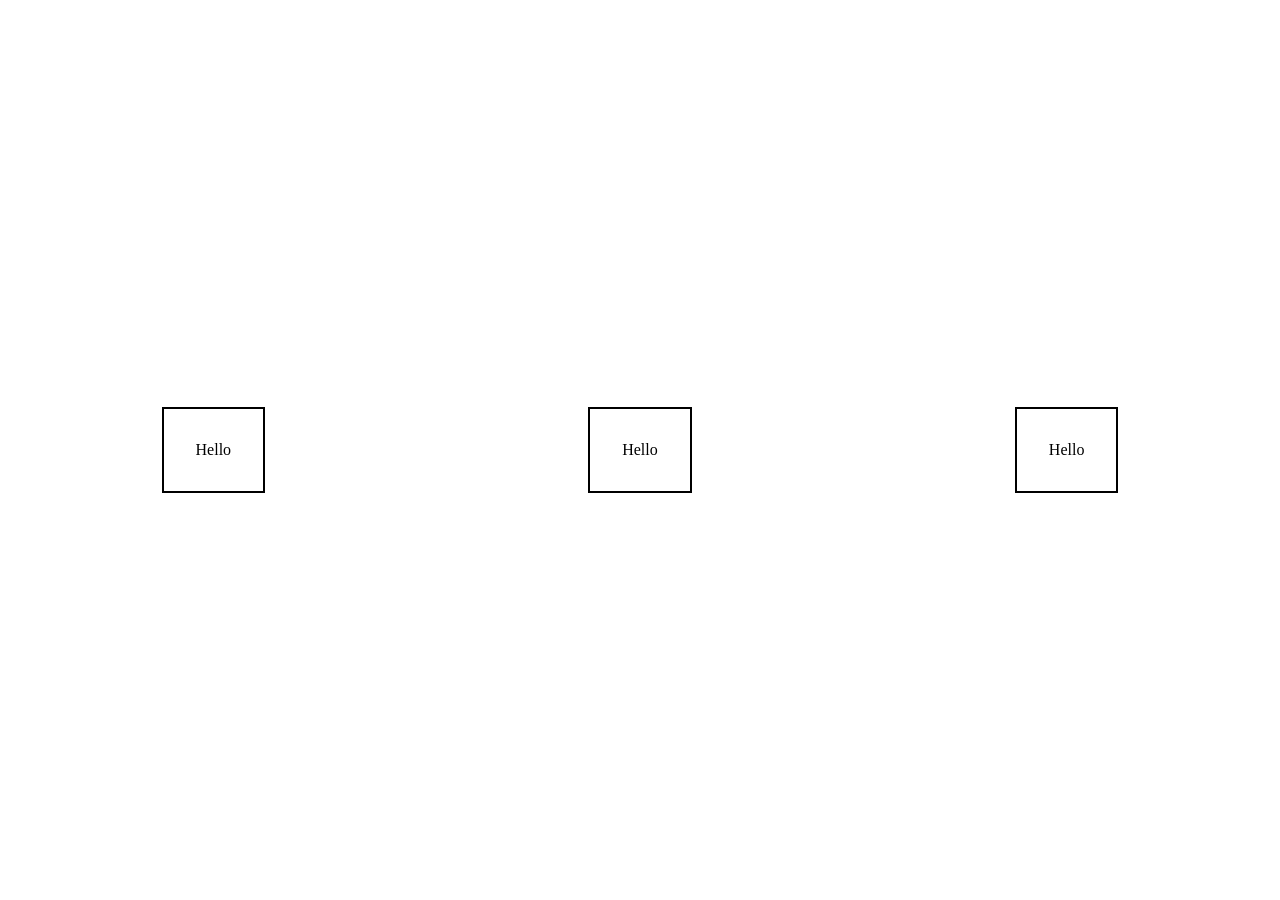
==== public/index.html @ 61b95788 "separated core and psync" ====
<!DOCTYPE html>
<html lang="en">

<head>
    <meta charset="UTF-8">
    <meta name="viewport" content="width=device-width, initial-scale=1.0">
    <title>Event Space</title>
    <style>
        html,
        body {
            height: 100%;
            width: 100%;
            margin: 0;
            padding: 0;
        }

        body {
            display: flex;
            align-items: center;
            justify-content: center;
        }

        .card {
            display: flex;
            align-items: center;
            justify-content: center;
            margin: 0 auto;
            border: 2px solid black;
            padding: 2rem;
        }
    </style>
</head>

<body>
    <div class="card">
        Hello
    </div>
    <div class="card">
        Hello
    </div>
    <div class="card">
        Hello
    </div>
</body>

</html>
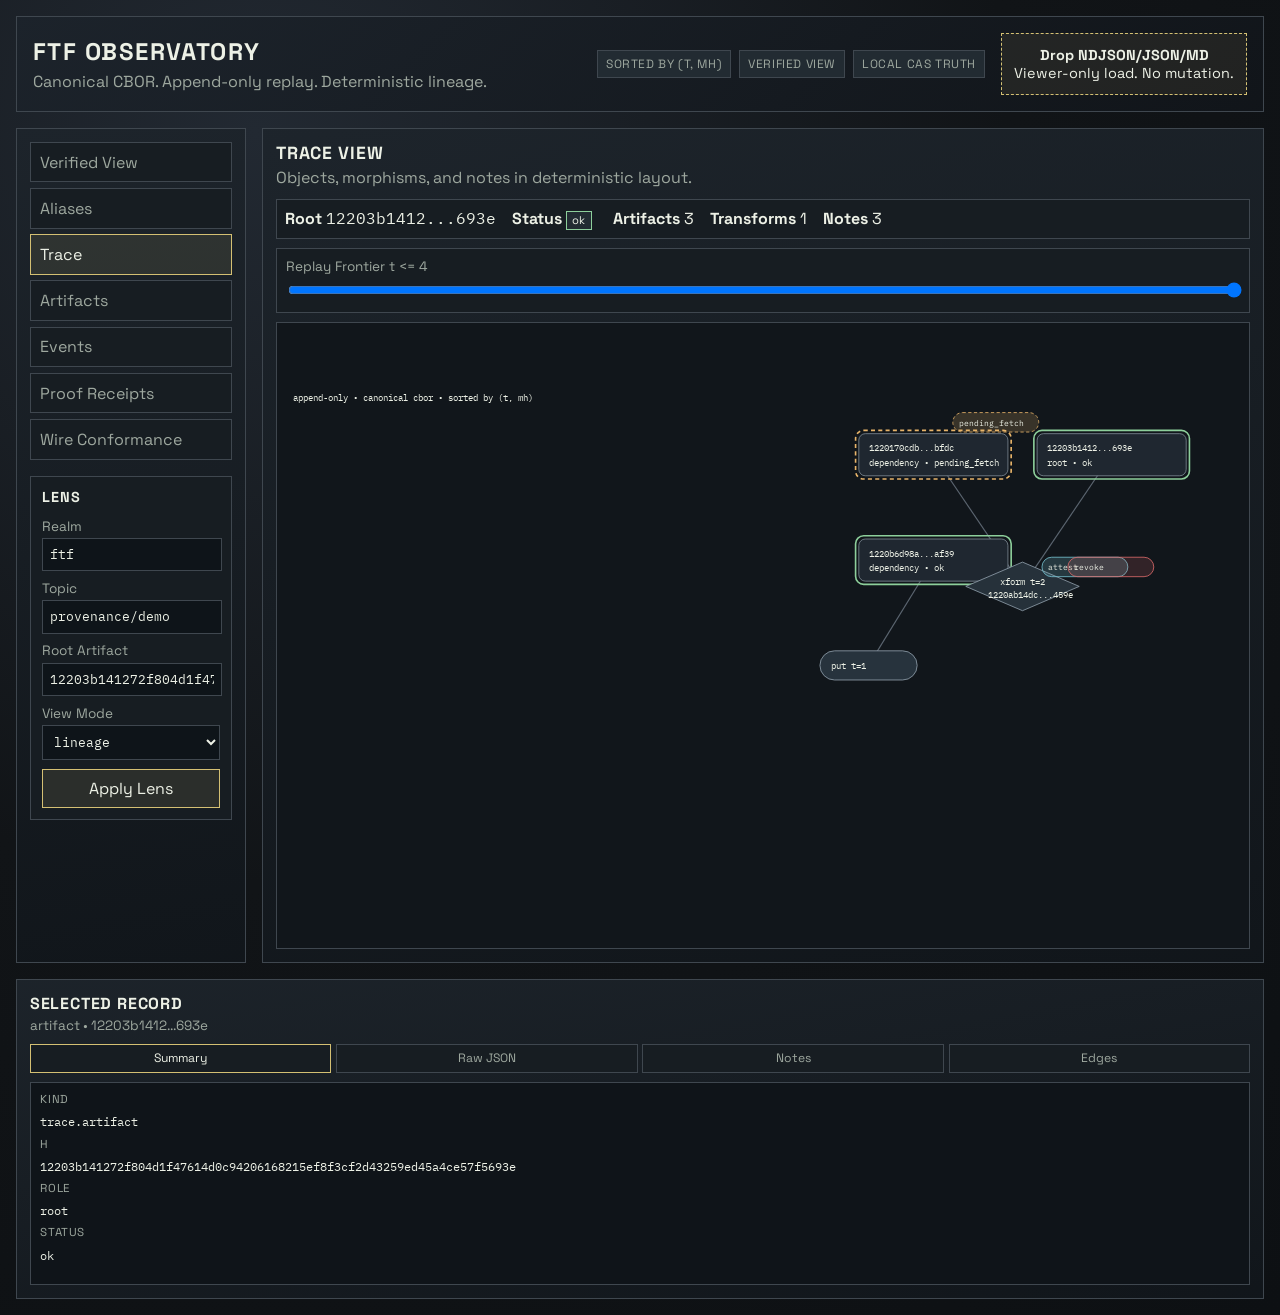
==== commit ccae1edd: "Add proof receipts and default trace for protocol verification - Introduced a new manifest file `obs" ====
--- a/public/index.html
+++ b/public/index.html
@@ -1,46 +1,252 @@
 <!DOCTYPE html>
 <html lang="en">
-
 <head>
-    <meta charset="UTF-8">
-    <meta name="viewport" content="width=device-width, initial-scale=1.0">
-    <title>Event Space</title>
-    <style>
-        html,
-        body {
-            height: 100%;
-            width: 100%;
-            margin: 0;
-            padding: 0;
-        }
-
-        body {
-            display: flex;
-            align-items: center;
-            justify-content: center;
-        }
-
-        .card {
-            display: flex;
-            align-items: center;
-            justify-content: center;
-            margin: 0 auto;
-            border: 2px solid black;
-            padding: 2rem;
-        }
-    </style>
+  <meta charset="UTF-8">
+  <meta name="viewport" content="width=device-width, initial-scale=1.0">
+  <title>FTF Observatory</title>
+  <link rel="preconnect" href="https://fonts.googleapis.com">
+  <link rel="preconnect" href="https://fonts.gstatic.com" crossorigin>
+  <link href="https://fonts.googleapis.com/css2?family=Space+Grotesk:wght@400;500;700&family=IBM+Plex+Mono:wght@400;500&display=swap" rel="stylesheet">
+  <link rel="stylesheet" href="styles.css">
 </head>
-
 <body>
-    <div class="card">
-        Hello
-    </div>
-    <div class="card">
-        Hello
-    </div>
-    <div class="card">
-        Hello
-    </div>
+  <div class="obs-shell">
+    <header class="obs-header">
+      <div class="title-wrap">
+        <h1>FTF Observatory</h1>
+        <p>Canonical CBOR. Append-only replay. Deterministic lineage.</p>
+      </div>
+      <div class="header-meta">
+        <span class="instrument-tag">sorted by (t, mh)</span>
+        <span class="instrument-tag">verified view</span>
+        <span class="instrument-tag">local CAS truth</span>
+      </div>
+      <label class="dropzone" id="dropzone">
+        <input type="file" id="fileInput" multiple accept=".json,.ndjson,.md,text/plain,application/json">
+        <strong>Drop NDJSON/JSON/MD</strong>
+        <span>Viewer-only load. No mutation.</span>
+      </label>
+    </header>
+
+    <main class="obs-main">
+      <aside class="left-rail">
+        <nav id="viewNav" class="view-nav" aria-label="Views">
+          <button class="view-tab is-active" data-view="verified">Verified View</button>
+          <button class="view-tab" data-view="aliases">Aliases</button>
+          <button class="view-tab" data-view="trace">Trace</button>
+          <button class="view-tab" data-view="artifacts">Artifacts</button>
+          <button class="view-tab" data-view="events">Events</button>
+          <button class="view-tab" data-view="proofs">Proof Receipts</button>
+          <button class="view-tab" data-view="wire">Wire Conformance</button>
+        </nav>
+
+        <section class="lens-panel">
+          <h2>Lens</h2>
+          <label>Realm
+            <input type="text" id="realmInput" value="ftf">
+          </label>
+          <label>Topic
+            <input type="text" id="topicInput" value="provenance/demo">
+          </label>
+          <label>Root Artifact
+            <input type="text" id="rootInput">
+          </label>
+          <label>View Mode
+            <select id="viewMode">
+              <option value="lineage">lineage</option>
+              <option value="replay">replay</option>
+              <option value="notes">notes</option>
+            </select>
+          </label>
+          <button id="applyLens" class="quiet-btn">Apply Lens</button>
+        </section>
+      </aside>
+
+      <section class="center-canvas">
+        <section class="view-panel is-active" id="view-verified">
+          <div class="panel-head">
+            <h2>Verified View</h2>
+            <p>Deterministic filtration of messages that satisfy signature/linkage/replay constraints.</p>
+          </div>
+          <div class="replay-strip" id="replayStrip"></div>
+          <details class="rejected-box">
+            <summary>Rejected Messages (<span id="rejectedCount">0</span>)</summary>
+            <div id="rejectedList"></div>
+          </details>
+        </section>
+
+        <section class="view-panel" id="view-aliases">
+          <div class="panel-head">
+            <h2>Alias View</h2>
+            <p>Name layer over canonical objects. Replay-driven, append-only.</p>
+          </div>
+          <div id="aliasChains" class="alias-chains"></div>
+        </section>
+
+        <section class="view-panel" id="view-trace">
+          <div class="panel-head">
+            <h2>Trace View</h2>
+            <p>Objects, morphisms, and notes in deterministic layout.</p>
+          </div>
+          <div class="root-banner" id="rootBanner"></div>
+          <div class="scrubber-wrap">
+            <label for="timelineScrubber">Replay Frontier <span id="scrubberLabel"></span></label>
+            <input type="range" id="timelineScrubber" min="0" max="1" value="1">
+          </div>
+          <div class="svg-wrap">
+            <svg id="traceSvg" viewBox="0 0 1200 620" role="img" aria-label="Lineage graph"></svg>
+          </div>
+        </section>
+
+        <section class="view-panel" id="view-artifacts">
+          <div class="panel-head">
+            <h2>Artifacts</h2>
+            <p>Inventory of objects with CAS materialization truth.</p>
+          </div>
+          <label class="search-row">Search
+            <input type="search" id="artifactSearch" placeholder="hash prefix / status">
+          </label>
+          <div class="table-wrap">
+            <table>
+              <thead>
+                <tr><th>Hash</th><th>Status</th><th>Produced By</th><th>Consumed By</th><th>First Seen t</th></tr>
+              </thead>
+              <tbody id="artifactTable"></tbody>
+            </table>
+          </div>
+        </section>
+
+        <section class="view-panel" id="view-events">
+          <div class="panel-head">
+            <h2>Events</h2>
+            <p>Verified events sorted by (t, mh).</p>
+          </div>
+          <label class="search-row">Search
+            <input type="search" id="eventSearch" placeholder="kind / hash / author">
+          </label>
+          <div class="table-wrap">
+            <table>
+              <thead>
+                <tr><th>t</th><th>Kind</th><th>Event Hash</th><th>Author</th><th>Summary</th></tr>
+              </thead>
+              <tbody id="eventTable"></tbody>
+            </table>
+          </div>
+        </section>
+
+        <section class="view-panel" id="view-proofs">
+          <div class="panel-head">
+            <h2>Proof Receipts</h2>
+            <p>Constitutional evidence stack for wire and semantics.</p>
+          </div>
+          <div class="proof-layout">
+            <div id="proofCards" class="proof-cards"></div>
+            <article id="proofDoc" class="proof-doc">
+              <h3>Select a receipt</h3>
+              <pre></pre>
+            </article>
+          </div>
+        </section>
+
+        <section class="view-panel" id="view-wire">
+          <div class="panel-head">
+            <h2>Wire Conformance</h2>
+            <p>Haskell ↔ Rust wire check receipt.</p>
+          </div>
+          <article id="wireDoc" class="wire-doc"></article>
+        </section>
+      </section>
+
+      <aside class="right-inspector">
+        <div class="inspector-head">
+          <h2>Selected Record</h2>
+          <p id="selectionLabel">None selected</p>
+        </div>
+        <div class="inspector-tabs">
+          <button class="ins-tab is-active" data-pane="summary">Summary</button>
+          <button class="ins-tab" data-pane="raw">Raw JSON</button>
+          <button class="ins-tab" data-pane="notes">Notes</button>
+          <button class="ins-tab" data-pane="edges">Edges</button>
+        </div>
+        <section class="ins-pane is-active" id="ins-summary"></section>
+        <section class="ins-pane" id="ins-raw"><pre></pre></section>
+        <section class="ins-pane" id="ins-notes"></section>
+        <section class="ins-pane" id="ins-edges"></section>
+      </aside>
+    </main>
+  </div>
+
+  <script id="sample-trace" type="application/json">
+  {
+    "header": {"kind": "trace.header", "root": "12203b141272f804d1f47614d0c94206168215ef8f3cf2d43259ed45a4ce57f5693e", "version": 1},
+    "artifacts": [
+      {"kind":"trace.artifact","h":"12203b141272f804d1f47614d0c94206168215ef8f3cf2d43259ed45a4ce57f5693e","role":"root","status":"ok"},
+      {"kind":"trace.artifact","h":"1220b6d98a430f1af52dc21a12e90db407c13f91ad74b1637b8dafbbc53c5a84af39","role":"dependency","status":"ok"},
+      {"kind":"trace.artifact","h":"1220170cdb96825c9894f1a5d71c6d3bcfbeb9ab1b5191b2b017d113e7c386e2bfdc","role":"dependency","status":"pending_fetch"}
+    ],
+    "events": [
+      {"kind":"trace.event","etype":"put","mh":"122098f64bd5fcb4eb073ee5581329e0444c372ae678b57190091b4e19720f01df13","t":1,"author":"1eefa6ca348764473450f89ac8f2c06ff38d88617820493acf68ef7a0b0acb0f","artifact":"1220b6d98a430f1af52dc21a12e90db407c13f91ad74b1637b8dafbbc53c5a84af39"},
+      {"kind":"trace.event","etype":"xform","mh":"1220ab14dceaa1ab54e67728f6ac2201a223d38a50e790a74eaf8883136c68ee459e","t":2,"author":"1eefa6ca348764473450f89ac8f2c06ff38d88617820493acf68ef7a0b0acb0f","inputs":["1220b6d98a430f1af52dc21a12e90db407c13f91ad74b1637b8dafbbc53c5a84af39","1220170cdb96825c9894f1a5d71c6d3bcfbeb9ab1b5191b2b017d113e7c386e2bfdc"],"outputs":["12203b141272f804d1f47614d0c94206168215ef8f3cf2d43259ed45a4ce57f5693e"],"tool":"1220dddddddddddddddddddddddddddddddddddddddddddddddddddddddddddddddd"}
+    ],
+    "notes": [
+      {"kind":"trace.note","note_type":"attest","about":"event:1220ab14dceaa1ab54e67728f6ac2201a223d38a50e790a74eaf8883136c68ee459e","mh":"12205fd9bb3085813bbfc51c5a2d7b2880f9d87ba1801a514f9eb6057384e7ec5f71","t":3,"claim":"reproduced","author":"1eefa6ca348764473450f89ac8f2c06ff38d88617820493acf68ef7a0b0acb0f"},
+      {"kind":"trace.note","note_type":"revoke","about":"event:1220ab14dceaa1ab54e67728f6ac2201a223d38a50e790a74eaf8883136c68ee459e","mh":"1220558f02e9c1f483734cc13bbee243533ada6ba907a25e41e75575452a646ce4e3","t":4,"reason":"bounded-conformance-test","author":"1eefa6ca348764473450f89ac8f2c06ff38d88617820493acf68ef7a0b0acb0f"},
+      {"kind":"trace.note","note_type":"pending_fetch","about":"artifact:1220170cdb96825c9894f1a5d71c6d3bcfbeb9ab1b5191b2b017d113e7c386e2bfdc"}
+    ],
+    "edges": [
+      {"kind":"trace.edge","from":"event:122098f64bd5fcb4eb073ee5581329e0444c372ae678b57190091b4e19720f01df13","to":"artifact:1220b6d98a430f1af52dc21a12e90db407c13f91ad74b1637b8dafbbc53c5a84af39","rel":"produces"},
+      {"kind":"trace.edge","from":"artifact:1220b6d98a430f1af52dc21a12e90db407c13f91ad74b1637b8dafbbc53c5a84af39","to":"event:1220ab14dceaa1ab54e67728f6ac2201a223d38a50e790a74eaf8883136c68ee459e","rel":"consumed_by"},
+      {"kind":"trace.edge","from":"artifact:1220170cdb96825c9894f1a5d71c6d3bcfbeb9ab1b5191b2b017d113e7c386e2bfdc","to":"event:1220ab14dceaa1ab54e67728f6ac2201a223d38a50e790a74eaf8883136c68ee459e","rel":"consumed_by"},
+      {"kind":"trace.edge","from":"event:1220ab14dceaa1ab54e67728f6ac2201a223d38a50e790a74eaf8883136c68ee459e","to":"artifact:12203b141272f804d1f47614d0c94206168215ef8f3cf2d43259ed45a4ce57f5693e","rel":"produces"}
+    ],
+    "aliases": [
+      {"id":"WORLD:alpha","target":"12200000000000000000000000000000000000000000000000000000000000000000","status":"ok","t":1},
+      {"id":"WORLD:alpha","target":"1220ffffffffffffffffffffffffffffffffffffffffffffffffffffffffffffffff","status":"quarantined","reason":"bad signature","t":2}
+    ]
+  }
+  </script>
+
+  <script id="sample-proofs" type="application/json">
+  [
+    {
+      "id": "wire-conformance.latest.md",
+      "title": "Wire Conformance",
+      "establishes": "Deterministic wire mechanics and Haskell ↔ Rust conformance",
+      "command": "bash verify-wire.sh",
+      "timestamp": "2026-03-06T03:02:18Z",
+      "summary": "[verify-wire] ok wire conformance",
+      "content": "# Wire Conformance Receipt (Latest)\n\n- Date (UTC): 2026-03-06T03:02:18Z\n- Result: [verify-wire] ok wire conformance\n"
+    },
+    {
+      "id": "trace-semantics.latest.md",
+      "title": "Trace Semantics",
+      "establishes": "Materialized vs pending_fetch semantics in deterministic trace output",
+      "command": "ftf trace --realm ftf --topic provenance/demo ...",
+      "timestamp": "2026-03-06T03:10:01Z",
+      "summary": "A=ok, U=pending_fetch, root=B ok",
+      "content": "# Trace Semantics Receipt (Latest)\n\nBounded scenario: put(A), xform(A,U->B), trace(B).\n"
+    },
+    {
+      "id": "revoke-semantics.latest.md",
+      "title": "Revoke Semantics",
+      "establishes": "Revoke as annotation; lineage preserved",
+      "command": "ftf trace --realm ftf --topic provenance/revoke-demo ...",
+      "timestamp": "2026-03-06T03:14:56Z",
+      "summary": "trace.note revoke present; no lineage deletion",
+      "content": "# Revoke Semantics Receipt (Latest)\n\nRevoke annotates event history; it does not mutate structure.\n"
+    },
+    {
+      "id": "attest-semantics.latest.md",
+      "title": "Attest Semantics",
+      "establishes": "Attest as positive evidence annotation",
+      "command": "ftf trace --realm ftf --topic provenance/attest-demo ...",
+      "timestamp": "2026-03-06T03:26:32Z",
+      "summary": "trace.note attest present with claim=reproduced",
+      "content": "# Attest Semantics Receipt (Latest)\n\nAttest appears as a note while lineage remains unchanged.\n"
+    }
+  ]
+  </script>
+
+  <script src="script.js"></script>
 </body>
-
-</html>+</html>
--- a/public/styles.css
+++ b/public/styles.css
@@ -0,0 +1,554 @@
+:root {
+  --bg: #111417;
+  --panel: #171d22;
+  --panel-alt: #1d242b;
+  --ink: #edf1e6;
+  --muted: #9ea89f;
+  --line: #3f474f;
+  --accent: #d4c073;
+  --ok: #8dcf9b;
+  --pending: #e8b46a;
+  --attest: #77c4d3;
+  --revoke: #dd6b6b;
+  --chip: #222b32;
+}
+
+* {
+  box-sizing: border-box;
+}
+
+html,
+body {
+  margin: 0;
+  min-height: 100%;
+  background: radial-gradient(circle at 20% 10%, #222932 0, #111417 48%, #0d1013 100%);
+  color: var(--ink);
+  font-family: "Space Grotesk", "Trebuchet MS", sans-serif;
+}
+
+.obs-shell {
+  max-width: 1800px;
+  margin: 0 auto;
+  padding: 1rem;
+}
+
+.obs-header {
+  display: grid;
+  grid-template-columns: 1fr auto auto;
+  gap: 1rem;
+  align-items: center;
+  margin-bottom: 1rem;
+  padding: 1rem;
+  border: 1px solid var(--line);
+  background: linear-gradient(145deg, rgba(28, 35, 43, 0.9), rgba(17, 21, 26, 0.92));
+}
+
+.title-wrap h1 {
+  margin: 0;
+  letter-spacing: 0.06em;
+  font-size: 1.5rem;
+  text-transform: uppercase;
+}
+
+.title-wrap p {
+  margin: 0.25rem 0 0;
+  color: var(--muted);
+}
+
+.header-meta {
+  display: flex;
+  gap: 0.5rem;
+  flex-wrap: wrap;
+}
+
+.instrument-tag {
+  border: 1px solid var(--line);
+  background: var(--chip);
+  color: var(--muted);
+  padding: 0.3rem 0.5rem;
+  font-size: 0.75rem;
+  letter-spacing: 0.05em;
+  text-transform: uppercase;
+}
+
+.dropzone {
+  border: 1px dashed var(--accent);
+  background: rgba(212, 192, 115, 0.08);
+  padding: 0.75rem;
+  display: grid;
+  cursor: pointer;
+  text-align: center;
+  font-size: 0.9rem;
+}
+
+.dropzone.dragover {
+  border-style: solid;
+  background: rgba(212, 192, 115, 0.18);
+}
+
+.dropzone input {
+  display: none;
+}
+
+.obs-main {
+  display: grid;
+  grid-template-columns: 260px minmax(0, 1fr) 340px;
+  gap: 1rem;
+  min-height: 78vh;
+}
+
+.left-rail,
+.center-canvas,
+.right-inspector {
+  border: 1px solid var(--line);
+  background: linear-gradient(170deg, rgba(29, 36, 43, 0.95), rgba(17, 22, 27, 0.95));
+}
+
+.left-rail {
+  padding: 0.8rem;
+}
+
+.view-nav {
+  display: grid;
+  gap: 0.35rem;
+  margin-bottom: 1rem;
+}
+
+.view-tab {
+  background: var(--panel);
+  color: var(--muted);
+  border: 1px solid var(--line);
+  text-align: left;
+  padding: 0.55rem 0.6rem;
+  cursor: pointer;
+}
+
+.view-tab.is-active {
+  color: var(--ink);
+  border-color: var(--accent);
+  background: rgba(212, 192, 115, 0.1);
+}
+
+.lens-panel {
+  border: 1px solid var(--line);
+  background: var(--panel);
+  padding: 0.7rem;
+}
+
+.lens-panel h2 {
+  margin-top: 0;
+  font-size: 0.9rem;
+  letter-spacing: 0.06em;
+  text-transform: uppercase;
+}
+
+.lens-panel label {
+  display: grid;
+  gap: 0.2rem;
+  margin-bottom: 0.55rem;
+  color: var(--muted);
+  font-size: 0.85rem;
+}
+
+input,
+select,
+button,
+textarea {
+  font: inherit;
+}
+
+.lens-panel input,
+.lens-panel select,
+.search-row input {
+  background: #0e1419;
+  color: var(--ink);
+  border: 1px solid var(--line);
+  padding: 0.45rem;
+  font-family: "IBM Plex Mono", monospace;
+  font-size: 0.8rem;
+}
+
+.quiet-btn {
+  width: 100%;
+  border: 1px solid var(--accent);
+  background: rgba(212, 192, 115, 0.1);
+  color: var(--ink);
+  padding: 0.5rem;
+  cursor: pointer;
+}
+
+.center-canvas {
+  padding: 0.8rem;
+  overflow: auto;
+}
+
+.view-panel {
+  display: none;
+}
+
+.view-panel.is-active {
+  display: block;
+}
+
+.panel-head {
+  margin-bottom: 0.7rem;
+}
+
+.panel-head h2 {
+  margin: 0;
+  font-size: 1.1rem;
+  text-transform: uppercase;
+  letter-spacing: 0.05em;
+}
+
+.panel-head p {
+  margin: 0.2rem 0 0;
+  color: var(--muted);
+}
+
+.replay-strip {
+  display: flex;
+  overflow-x: auto;
+  gap: 0.55rem;
+  padding-bottom: 0.5rem;
+}
+
+.replay-card {
+  min-width: 160px;
+  border: 1px solid var(--line);
+  background: var(--panel);
+  padding: 0.5rem;
+}
+
+.replay-card .k {
+  font-size: 0.72rem;
+  color: var(--muted);
+  text-transform: uppercase;
+  letter-spacing: 0.05em;
+}
+
+.hash,
+pre,
+code,
+.table-wrap td,
+.table-wrap th,
+.ins-card dd {
+  font-family: "IBM Plex Mono", monospace;
+}
+
+.rejected-box {
+  margin-top: 0.8rem;
+  border: 1px solid var(--line);
+  background: var(--panel);
+  padding: 0.5rem;
+}
+
+.root-banner {
+  border: 1px solid var(--line);
+  background: var(--panel);
+  padding: 0.5rem;
+  margin-bottom: 0.6rem;
+  display: flex;
+  gap: 1rem;
+  flex-wrap: wrap;
+}
+
+.scrubber-wrap {
+  border: 1px solid var(--line);
+  background: var(--panel);
+  padding: 0.55rem;
+  margin-bottom: 0.6rem;
+}
+
+.scrubber-wrap label {
+  display: block;
+  margin-bottom: 0.3rem;
+  color: var(--muted);
+  font-size: 0.85rem;
+}
+
+.scrubber-wrap input[type="range"] {
+  width: 100%;
+}
+
+.svg-wrap {
+  border: 1px solid var(--line);
+  background: #11161b;
+}
+
+#traceSvg {
+  width: 100%;
+  height: 620px;
+}
+
+.trace-label {
+  font-family: "IBM Plex Mono", monospace;
+  font-size: 11px;
+  fill: var(--ink);
+}
+
+.trace-node {
+  cursor: pointer;
+}
+
+.trace-node:hover {
+  filter: brightness(1.2);
+}
+
+.status-ring.ok {
+  stroke: var(--ok);
+}
+
+.status-ring.pending_fetch {
+  stroke: var(--pending);
+  stroke-dasharray: 5 4;
+}
+
+.note-chip {
+  font-size: 10px;
+  font-family: "IBM Plex Mono", monospace;
+  fill: var(--ink);
+  cursor: pointer;
+}
+
+.note-chip.attest rect {
+  fill: rgba(119, 196, 211, 0.2);
+  stroke: var(--attest);
+}
+
+.note-chip.revoke rect {
+  fill: rgba(221, 107, 107, 0.16);
+  stroke: var(--revoke);
+}
+
+.note-chip.pending_fetch rect {
+  fill: rgba(232, 180, 106, 0.18);
+  stroke: var(--pending);
+  stroke-dasharray: 4 3;
+}
+
+.alias-chains {
+  display: grid;
+  gap: 0.8rem;
+}
+
+.alias-card {
+  border: 1px solid var(--line);
+  background: var(--panel);
+  padding: 0.6rem;
+}
+
+.alias-item {
+  border-left: 2px solid var(--line);
+  padding-left: 0.6rem;
+  margin: 0.4rem 0;
+}
+
+.alias-item.ok {
+  border-left-color: var(--ok);
+}
+
+.alias-item.quarantined {
+  border-left-color: var(--revoke);
+}
+
+.search-row {
+  display: grid;
+  gap: 0.2rem;
+  margin-bottom: 0.5rem;
+  color: var(--muted);
+}
+
+.table-wrap {
+  overflow: auto;
+  border: 1px solid var(--line);
+}
+
+table {
+  width: 100%;
+  border-collapse: collapse;
+}
+
+th,
+td {
+  border-bottom: 1px solid #29333c;
+  padding: 0.48rem;
+  text-align: left;
+  font-size: 0.82rem;
+}
+
+tbody tr {
+  cursor: pointer;
+}
+
+tbody tr:hover {
+  background: rgba(212, 192, 115, 0.08);
+}
+
+.proof-layout {
+  display: grid;
+  grid-template-columns: 320px 1fr;
+  gap: 0.7rem;
+}
+
+.proof-cards {
+  display: grid;
+  gap: 0.5rem;
+}
+
+.proof-card {
+  border: 1px solid var(--line);
+  background: var(--panel);
+  padding: 0.55rem;
+  cursor: pointer;
+}
+
+.proof-card.is-active {
+  border-color: var(--accent);
+  background: rgba(212, 192, 115, 0.1);
+}
+
+.source-label {
+  margin-top: 0.25rem;
+  text-transform: uppercase;
+  letter-spacing: 0.05em;
+}
+
+.proof-doc,
+.wire-doc {
+  border: 1px solid var(--line);
+  background: #0f1419;
+  padding: 0.7rem;
+  overflow: auto;
+  max-height: 62vh;
+}
+
+.proof-doc pre,
+.wire-doc pre {
+  white-space: pre-wrap;
+  color: #cfd6dd;
+}
+
+.right-inspector {
+  padding: 0.8rem;
+  display: flex;
+  flex-direction: column;
+}
+
+.inspector-head h2 {
+  margin: 0;
+  text-transform: uppercase;
+  letter-spacing: 0.05em;
+  font-size: 1rem;
+}
+
+.inspector-head p {
+  margin: 0.2rem 0 0.6rem;
+  color: var(--muted);
+  font-size: 0.84rem;
+}
+
+.inspector-tabs {
+  display: grid;
+  grid-template-columns: repeat(4, 1fr);
+  gap: 0.3rem;
+  margin-bottom: 0.55rem;
+}
+
+.ins-tab {
+  border: 1px solid var(--line);
+  background: var(--panel);
+  color: var(--muted);
+  padding: 0.35rem;
+  cursor: pointer;
+  font-size: 0.76rem;
+}
+
+.ins-tab.is-active {
+  border-color: var(--accent);
+  color: var(--ink);
+}
+
+.ins-pane {
+  display: none;
+  border: 1px solid var(--line);
+  background: #0f1419;
+  padding: 0.6rem;
+  overflow: auto;
+  min-height: 0;
+  flex: 1;
+}
+
+.ins-pane.is-active {
+  display: block;
+}
+
+.ins-card {
+  margin: 0;
+  display: grid;
+  grid-template-columns: 1fr;
+  gap: 0.45rem;
+}
+
+.ins-card dt {
+  color: var(--muted);
+  font-size: 0.72rem;
+  text-transform: uppercase;
+  letter-spacing: 0.05em;
+}
+
+.ins-card dd {
+  margin: 0;
+  font-size: 0.78rem;
+  word-break: break-all;
+}
+
+.badge {
+  display: inline-block;
+  border: 1px solid var(--line);
+  padding: 0.1rem 0.35rem;
+  margin-right: 0.3rem;
+  background: var(--chip);
+  font-size: 0.7rem;
+}
+
+.badge.ok {
+  border-color: var(--ok);
+}
+
+.badge.pending_fetch {
+  border-color: var(--pending);
+}
+
+.badge.attest {
+  border-color: var(--attest);
+}
+
+.badge.revoke {
+  border-color: var(--revoke);
+}
+
+@media (max-width: 1280px) {
+  .obs-main {
+    grid-template-columns: 230px minmax(0, 1fr);
+  }
+
+  .right-inspector {
+    grid-column: 1 / -1;
+    min-height: 320px;
+  }
+}
+
+@media (max-width: 900px) {
+  .obs-header {
+    grid-template-columns: 1fr;
+  }
+
+  .obs-main {
+    grid-template-columns: 1fr;
+  }
+
+  .proof-layout {
+    grid-template-columns: 1fr;
+  }
+}
